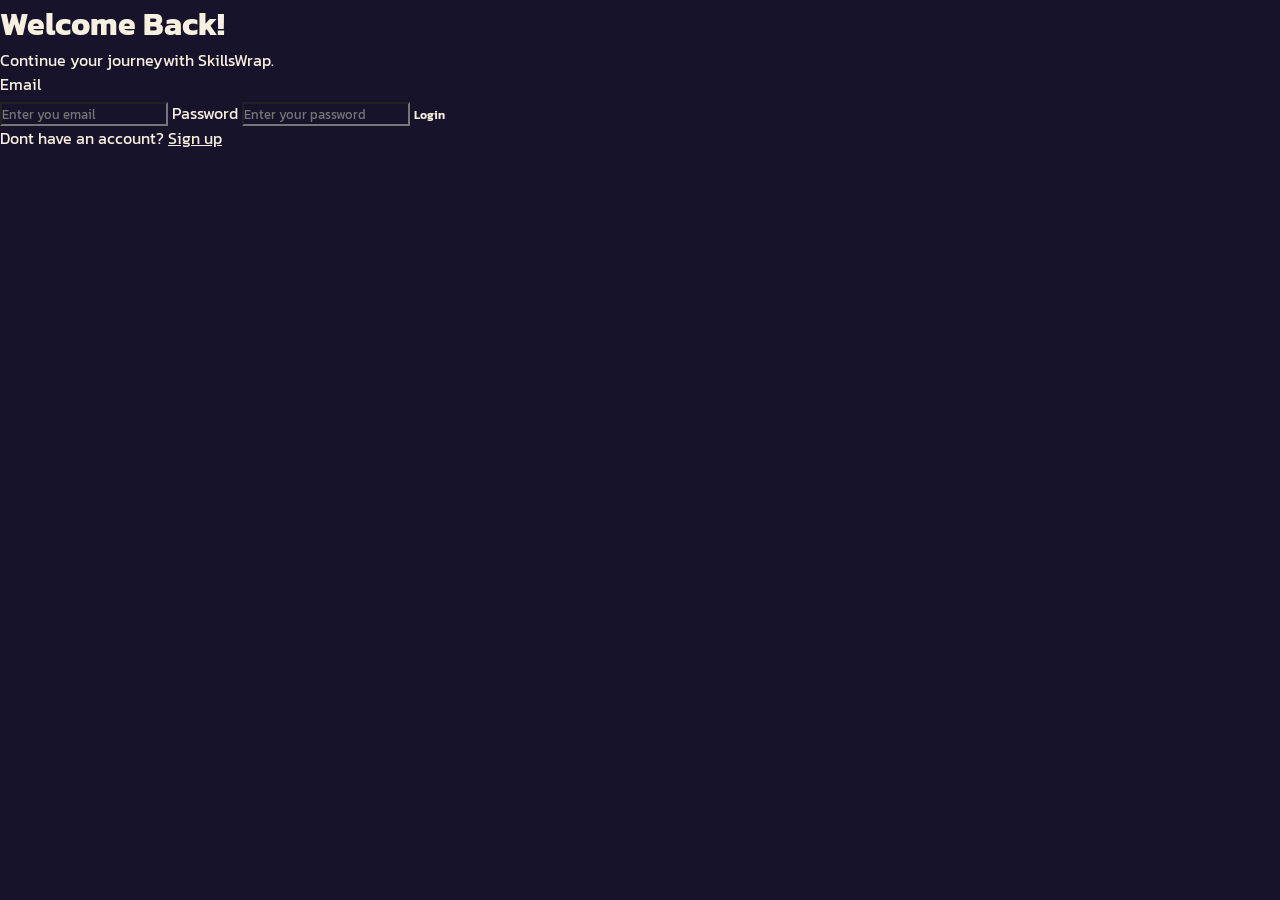
==== login.html @ 3692e87b "created login and sign up html" ====
<!DOCTYPE html>
<html lang="en">
<head>
    <link rel="stylesheet" href="styles.css">
    <meta charset="UTF-8">
    <meta name="viewport" content="width=device-width, initial-scale=1.0">
    <title>LOG-IN</title>
     
</head>
<body>
    <!-- CONTAINER -->
<main class="login-container">
<h1>Welcome Back!</h1>
<p>Continue your journeywith SkillsWrap.</p>
<form id="login-form">
    <label class="email">Email <Address></Address></label>
    <input type="email" id="email" name="email" placeholder="Enter you email" required>

<label class="password">Password</label>
<input type="password" id="password" name="password" placeholder="Enter your password" required>

    <button type="submit" class="primary-but">Login</button>
</form>

<p>Dont have an account?
    <a href="signup.html">Sign up</a>
</p>
</main>
<script src="/script.js"></script>
</body>
</html>
---- styles.css ----
@import url('https://fonts.googleapis.com/css2?family=Kanit:ital,wght@0,100;0,200;0,300;0,400;0,500;0,600;0,700;0,800;0,900;1,100;1,200;1,300;1,400;1,500;1,600;1,700;1,800;1,900&display=swap');

@font-face{
    font-family: "Astoria";
    src:url("fonts/astoria_2/Astoria.otf")
    format("opentype");
    font-weight: 400;
    font-style: normal;
}
@font-face {
    font-family: "Milestone";
    src: url(fonts/milesdane/Milesdane\ Trial.otf)
    format("opentype");
    font-weight: 400;
    font-style: normal;
}

* *{
    margin: 0;
    padding: 0;
    box-sizing: border-box;
    font-family: "Kanit",sans-serif;
    background-color: #17132A;
    color:#F7EFE0;
    
}
/* NAVBAR */
.navbar{
    display: flex;
    justify-content: space-between;
    align-items: center;
    padding-bottom: 10px;
    border-bottom:1px solid #44365C;
    margin-bottom: 10px;
}
/* LOGO */
.logo{
    font-size: 50px;
    font-weight: bold;
    text-decoration: none;
    font-family: "Astoria",sans-serif;
    color:#f0eaff
}
/* NAVIGATION LINKS */
.nav-links{
    display: flex;
    align-items: center;
    gap:30px;
    list-style: none;
    text-decoration: none;
    margin:20px;
    padding: 20px;
    margin-bottom:10px;
    border-bottom:10px;
}

/* GET STARTED BUTTON */
.nav-button{
    color:white;
    padding:12px 20px;
    border-radius: 10px;
    text-decoration: none;
    box-shadow:0 4px 12px rgba(112,71,235,0.15);
     transition: 0.3s ease, box-shadow 0.3s ease,transform 0.3s ease; 
}
.nav-button:hover{
    background-color: #1F8A83;
    transform: translateY(-3px);
}
/* HERO SECTION */
.hero{
    display: flex;
    align-items: center;
    justify-content: space-between;
    gap: 40px;
    border-bottom:1px solid #44365C;
    margin-bottom: 10px;
}
.hero-content{
    flex:1;
  
} 
.hero-image{
    display:grid;
    grid-template-rows: 1fr 1fr;
    gap:10px; 
    border-radius: 20px;
} 

.hero-content h1{
color: #F7EFE0;
font-size: 70px;
padding:50px;
}
.hero-description{
    padding:20px;
    font-size: 20px;
    color:  #f0eaff;
}

.eyebrow{
    color: #7A4E8F;
    font-size: 20px;
    display: inline-block;
    margin-bottom: 16px;
    padding: 20px;

}
.black{
    color:#1F8A83;
}
/* HERO BUTTONS */
.btn-primary{
    background-color:  #F2A33A;
    color: #7A4E8F;
    padding: 12px 20px;
    border-radius: 10px;
    text-decoration: none;
    font-weight: 700;
    box-shadow: 0 4px 12px rgba(112,71,235,0.15);
     transition: 0.3s ease, box-shadow 0.3s ease,transform 0.3s ease; 
}
.btn-primary:hover{
    background-color: #f0eaff;
    transform: translateY(-2px);
}
.btn-secondary{ 
       background-color: #7A4E8F;
    color: #F7EFE0;
    padding: 12px 20px;
    border-radius: 10px;
    text-decoration: none;
    font-weight: 700;
    box-shadow: 0 4px 12px rgba(112,71,235,0.15);
     transition: 0.3s ease, box-shadow 0.3s ease,transform 0.3s ease
}
.btn-secondary:hover{
      background-color: #1F8A83;
    transform: translateY(-2px);
}
/* FEATURE CONTAINER */
.features{
    padding:100px 40px;
    text-align: center;
    background-color: #17132a;
 border-bottom:1px solid #44365C;
    margin-bottom: 10px;

}
.features .section-heading{

    margin: 0 auto 60px auto;
    align-items: center;
    padding: 20px;
    font-size: 36px;
    font-style: "Kanit" san serif;
}
.features h3{
    font-size :2.2rem;
    font-weight: 700;
    line-height: 1.2;
    color:#fbbf24;
    margin-bottom: 10px;
}
.feature-container{
    display:grid;
    grid-template-columns: repeat(4,1fr);
    gap:20px;
    max-width: 1280px;
    margin: 0 auto;
    text-align: left;
}
.feature-card{
    border: 1px solid rgba(139, 92, 246,0.15);
    border-radius: 20px;
    padding: 28px 22px;
    display: flex;
    flex-direction: column;
    justify-content: space-between;
    transition:all 0.25s ease;
}

 .feature-card img{
    height: 36px;
    object-fit: contain;
    margin-bottom: 20px;
    padding:8px;
    border-radius: 12px;
 }
 .feature-card p{
    color:#94a3b8;
    font-size: 0.95rem;
    line-height: 1.5;
    margin-bottom: 24px;
 }
 
 .feature-butt{
    color: #f0eaff;
    text-decoration: none;
    font-weight: 600;
    font-size: 0.85rem;
    transition: color 0.2s ease;
 }
 .feature-butt:hover{
    transform: translateY(-4px);
    text-decoration: underline;
    color: #a78bfa;
 }
 /* HOW IT WORKS */
 .how-it-works{
    padding:100px 40px;
    background-color: #17132a;
    text-align: center;
     border-bottom:0.5px solid #44365C;
    margin-bottom: 8px;

}
.section-heading{
max-width: 700px;
margin:0 auto 60px auto;
}
.how-it-works h2{
    font-size: 2.2rem;
    font-weight: 700;
    color:#f0eaff;
    margin-bottom: 10px;
}
.section-heading p{
    color:#94a3b8;
    font-size: 1.2rem;
}
/* STEPS CONTAINER */
.steps-container{
    display: grid;
    grid-template-columns: repeat(4,1fr);
    gap:30px;
    max-width: 1200px;
    margin:0 auto 80px auto;
    text-align: left;
    position: relative;
}
.step{ 
    background-color: #1a172c;
    /* border: 1px solid rgba(139, 92, 246,0.15); */
      box-shadow:0 4px 12px rgba(112,71,235,0.15);
     transition: 0.3s ease, box-shadow 0.3s ease,transform 0.3s ease; 
     border-radius: 20px;
    position: relative;
}
.step:hover{
    transform: translateY(-4px);
    border-color: #a78bfa;
}
.step h3{
    font-size:1.2rem;
    font-weight: 700;
    color:#2dd4bf;
    margin-bottom: 12px;
}
/* FOOTER */
.footer{
      padding:20px;
    background-color: #17132a;
    text-align: center;
}
.finish{
    color:#2dd4bf
}
/* SIGN UP SHEET */
.signup{
/* width:90px; */
margin:60px auto;
padding: 35px;
box-sizing: border-box;
/* background-color: #ffffff; */
border-radius: 20px;
box-shadow: 0 10px 35px rgba(68,54,92,0.10);
transition: box-shadow 0.3s ease transform 0.3 ease;
}

.signup :hover{
    box-shadow: 0 16px 40px rgba(112,71,235,0.15);
    transform: translateY(-3px);

}
/* PAGES HEADING */
.signup h1{
    color:#7047eb;
    font-size:30px;
    text-align: center;
    margin-top: 0;
    margin-bottom: 12px;
}
.signup p{
    color:#44365C;
    text-align: center;
    line-height: 1.6;
}
/* FORM LAYOUT */
.signup form{
    display: flex;
    flex-direction: column;
    gap:10px;
    margin-top: 25px;
}
.signup label{
    color: #7047eb;
    font-weight: 600;
    font-size: 14px;
}
.signup input{
    /* width:100%; */
    box-sizing: border-box;
    padding :13px  14px;
    margin-bottom: 12px;
    border: 1px solid #7047eb;
    border-radius: 10px;
    background-color: #f0eaff;
    color:#44365c;
    font-size: 15px;
    outline: none;
    transition: border-color 0.3s ease, box-shadow 0.3s ease, background-color 0.3 ease;
}
/* INPUT FOCUS EFFECT */
.signup form input:focus{
    border-color: #7047eb;
    background-color: #f0eaff;
    box-shadow: 0 0 0 4px rgba(112,71,235,0.15);
}
.primary-but{
    /* width: 100px; */
    border: none;
    cursor: pointer;
    font-size: 12px;
    font-weight: 600;
    margin-top: 10px;
    transition: border-color 0.3s ease, box-shadow 0.3s ease, background-color 0.3 ease;;
}
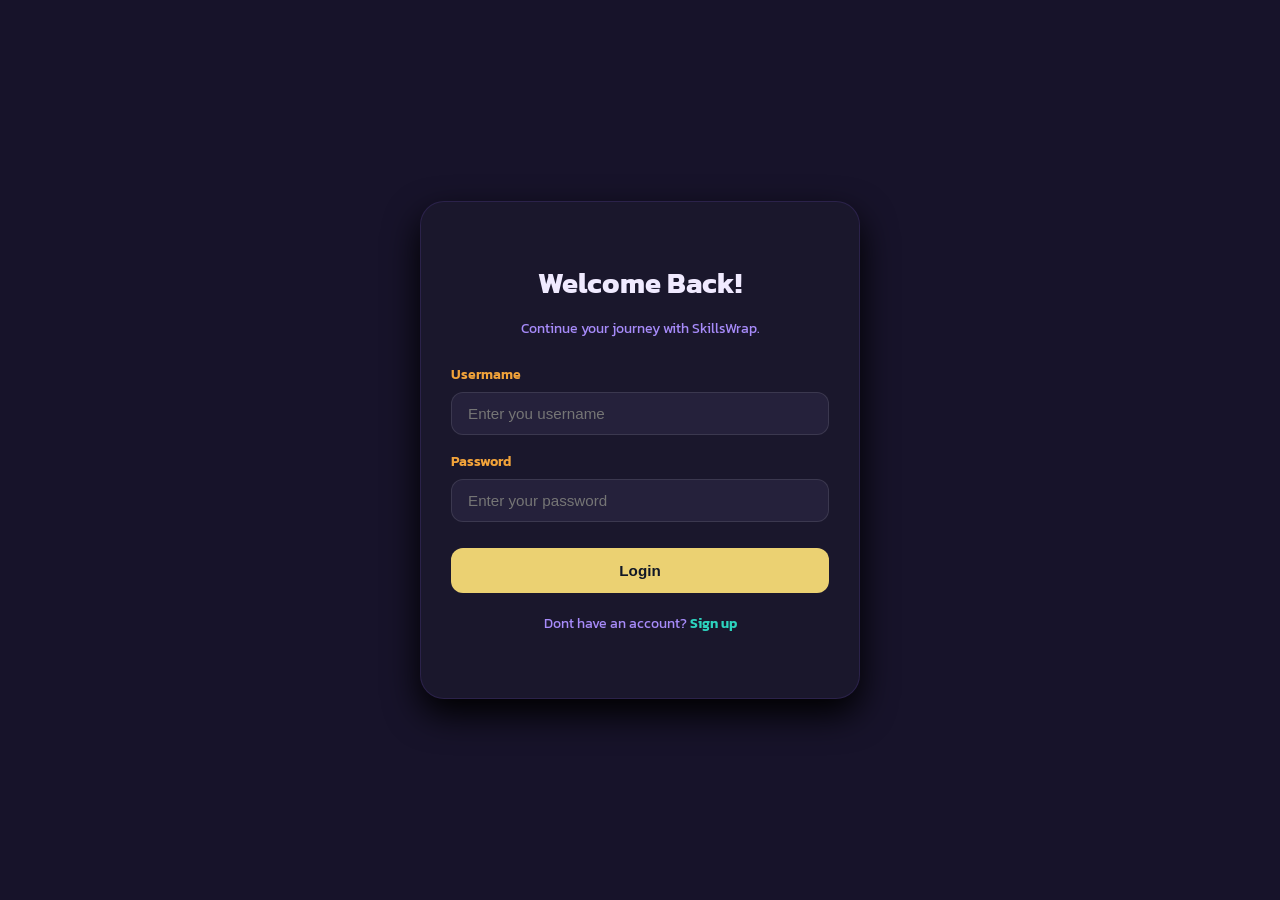
==== commit 52c07f9b: "finished styling signup/login form" ====
--- a/login.html
+++ b/login.html
@@ -7,23 +7,23 @@
     <title>LOG-IN</title>
      
 </head>
-<body>
+<body class="auth-body">
     <!-- CONTAINER -->
 <main class="login-container">
 <h1>Welcome Back!</h1>
-<p>Continue your journeywith SkillsWrap.</p>
+<p>Continue your journey with SkillsWrap.</p>
 <form id="login-form">
-    <label class="email">Email <Address></Address></label>
-    <input type="email" id="email" name="email" placeholder="Enter you email" required>
+    <label class="fullname">Usermame</label>
+    <input type="text" id="username" name="username" class="signup-input" placeholder="Enter you username" required>
 
 <label class="password">Password</label>
-<input type="password" id="password" name="password" placeholder="Enter your password" required>
+<input type="password" id="password" name="password" class="signup-input" placeholder="Enter your password" required>
 
     <button type="submit" class="primary-but">Login</button>
 </form>
 
-<p>Dont have an account?
-    <a href="signup.html">Sign up</a>
+<p class="login-link">Dont have an account?
+    <a href="signup.html" class="links">Sign up</a>
 </p>
 </main>
 <script src="/script.js"></script>
--- a/styles.css
+++ b/styles.css
@@ -15,7 +15,7 @@
     font-style: normal;
 }
 
-* *{
+body{
     margin: 0;
     padding: 0;
     box-sizing: border-box;
@@ -39,7 +39,7 @@
     font-weight: bold;
     text-decoration: none;
     font-family: "Astoria",sans-serif;
-    color:#f0eaff
+    color:#f0eaff;
 }
 /* NAVIGATION LINKS */
 .nav-links{
@@ -237,7 +237,6 @@
     max-width: 1200px;
     margin:0 auto 80px auto;
     text-align: left;
-    position: relative;
 }
 .step{ 
     background-color: #1a172c;
@@ -245,7 +244,7 @@
       box-shadow:0 4px 12px rgba(112,71,235,0.15);
      transition: 0.3s ease, box-shadow 0.3s ease,transform 0.3s ease; 
      border-radius: 20px;
-    position: relative;
+    
 }
 .step:hover{
     transform: translateY(-4px);
@@ -266,73 +265,108 @@
 .finish{
     color:#2dd4bf
 }
-/* SIGN UP SHEET */
-.signup{
-/* width:90px; */
-margin:60px auto;
-padding: 35px;
-box-sizing: border-box;
-/* background-color: #ffffff; */
-border-radius: 20px;
-box-shadow: 0 10px 35px rgba(68,54,92,0.10);
-transition: box-shadow 0.3s ease transform 0.3 ease;
-}
-
-.signup :hover{
-    box-shadow: 0 16px 40px rgba(112,71,235,0.15);
+/* SIGN UP AND LOGIN CONTAINER */
+.auth-body{
+    display: flex;
+    justify-content: center;
+    align-items: center;
+    min-height: 100vh;
+    background-color: #17132A;
+}
+.signup-container,
+.login-container{
+    background-color: #1a172c;
+    border: 1px solid rgba(139, 92, 246,0.15);
+     width:100%;
+    max-width: 440px;
+    margin:0 auto;
+    padding: 40px 30px;
+    box-sizing: border-box;
+    border-radius: 24px;
+    box-shadow: 0 15px 35px rgba(0,0,0.4);
+    transition: all 0.3s ease;
+}
+.signup-container:hover,
+.login-container:hover{
     transform: translateY(-3px);
-
-}
-/* PAGES HEADING */
-.signup h1{
-    color:#7047eb;
-    font-size:30px;
-    text-align: center;
-    margin-top: 0;
-    margin-bottom: 12px;
-}
-.signup p{
-    color:#44365C;
-    text-align: center;
-    line-height: 1.6;
+    border-color: #a78bfa;
+}
+/* PAGE HEADINGS */
+.signup-container h1,
+.login-container h1{
+    color:#f0eaff;
+    font-size: 1.8rem;
+    text-align: center;
+    margin-bottom: 8px;
+}
+.signup-container p,
+.login-container p{
+    color: #a78bfa;
+    text-align: center;
+    font-size: 0.9rem;
+    margin-bottom: 24px;
+    line-height: 1.5;
 }
 /* FORM LAYOUT */
-.signup form{
-    display: flex;
+#signup-form,
+#login-form{
+    display:flex;
     flex-direction: column;
-    gap:10px;
-    margin-top: 25px;
-}
-.signup label{
-    color: #7047eb;
+    gap:16px;
+}
+label{
+    color:#F2A33A;
     font-weight: 600;
-    font-size: 14px;
-}
-.signup input{
-    /* width:100%; */
+    font-size: 0.85rem;
+    margin-bottom: -8px;
+}
+/* INPUT FIELDS */
+.signup-input{
+    width:100%;
     box-sizing: border-box;
-    padding :13px  14px;
-    margin-bottom: 12px;
-    border: 1px solid #7047eb;
-    border-radius: 10px;
-    background-color: #f0eaff;
-    color:#44365c;
-    font-size: 15px;
-    outline: none;
-    transition: border-color 0.3s ease, box-shadow 0.3s ease, background-color 0.3 ease;
-}
-/* INPUT FOCUS EFFECT */
-.signup form input:focus{
-    border-color: #7047eb;
-    background-color: #f0eaff;
-    box-shadow: 0 0 0 4px rgba(112,71,235,0.15);
-}
+    padding: 12px 16px;
+    border:1px solid rgba(255,255,255,0.1);
+    border-radius: 12px;
+    background-color: #25213b;
+    color:#f0eaff;
+    font-size: 0.95rem;
+    outline:none;
+    transition: border-color 0.2s ease, box-shadow 0.24s ease;
+}
+.signup-input:focus{
+    border-color: #a78bfa;
+    box-shadow: 0 0 0 3px rgba(167, 139 250, 0.15);
+}
+/* BUTTONS */
 .primary-but{
-    /* width: 100px; */
+    width:100%;
     border: none;
-    cursor: pointer;
-    font-size: 12px;
-    font-weight: 600;
+    cursor:pointer;
+    background-color: #ebd172;
+    color: #111827;
+    padding: 14px;
+    border-radius: 12px;
+    font-size: 0.95rem;
+    font-weight: 700;
     margin-top: 10px;
-    transition: border-color 0.3s ease, box-shadow 0.3s ease, background-color 0.3 ease;;
+    transition: transform 0.2s ease, box-shadow 0.24s ease;;
+}
+.primary-but:hover{
+    transform: translateY(-2px);
+    opacity: 0.95;
+}
+/* SWITCH LINKS */
+.login-link{
+    margin-top: 20px;
+    text-align: center;
+    font-size: 0.85rem;
+    color:#a78bfa;
+}
+.links{
+    color:#2dd4bf;
+    font-weight:600;
+    text-decoration: none;
+}
+.links:hover{
+    text-decoration: underline;
 }
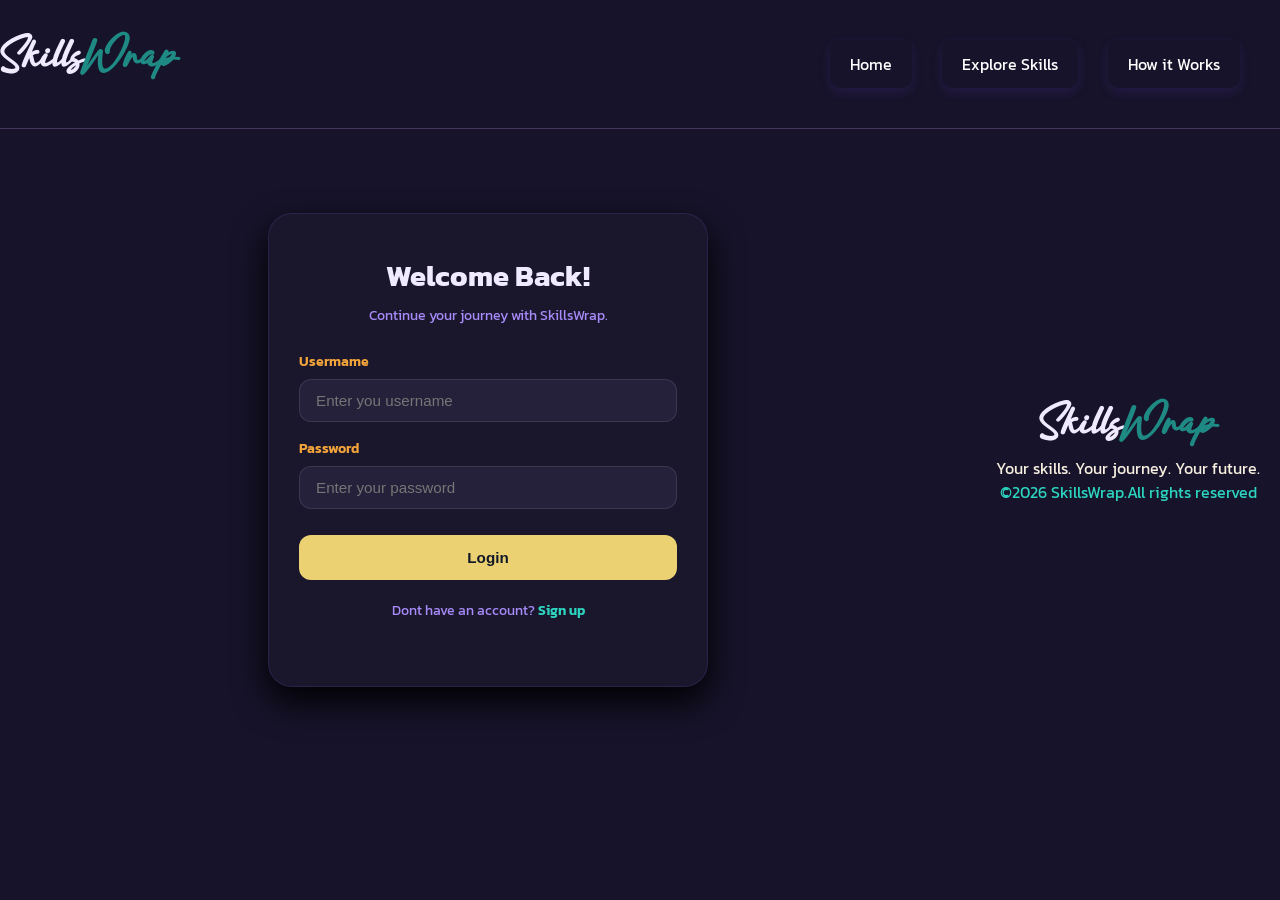
==== commit d313ae29: "added navs and footer to the signup and login HTML" ====
--- a/login.html
+++ b/login.html
@@ -8,6 +8,14 @@
      
 </head>
 <body class="auth-body">
+    <header class="navbar3">
+         <div class="logo">Skills<span class="black">Wrap</span></div>
+            <nav class="nav-links">
+                <a href="./" class="nav-button">Home</a>
+                    <a href ="./#features" class="nav-button">Explore Skills</a>
+                    <a href="./#how-it-works" class="nav-button">How it Works</a>
+            </nav>
+            </header>
     <!-- CONTAINER -->
 <main class="login-container">
 <h1>Welcome Back!</h1>
@@ -17,7 +25,7 @@
     <input type="text" id="username" name="username" class="signup-input" placeholder="Enter you username" required>
 
 <label class="password">Password</label>
-<input type="password" id="password" name="password" class="signup-input" placeholder="Enter your password" required>
+<input type="password" id="password" name="password" class="signup-input" placeholder="Enter your password" required minlength="8" maxlength="10">
 
     <button type="submit" class="primary-but">Login</button>
 </form>
@@ -26,6 +34,11 @@
     <a href="signup.html" class="links">Sign up</a>
 </p>
 </main>
+  <footer class="footer3">
+    <a href="#home" class="logo">Skills<span class="black">Wrap</span></a>
+    <p>Your skills. Your journey. Your future.</p>
+    <p class="finish">&copy;2026 SkillsWrap.All rights reserved</p>
+  </footer>
 <script src="/script.js"></script>
 </body>
 </html>
--- a/styles.css
+++ b/styles.css
@@ -1,4 +1,5 @@
  @import url('https://fonts.googleapis.com/css2?family=Kanit:ital,wght@0,100;0,200;0,300;0,400;0,500;0,600;0,700;0,800;0,900;1,100;1,200;1,300;1,400;1,500;1,600;1,700;1,800;1,900&display=swap');
+
 
 @font-face{
     font-family: "Astoria";
@@ -14,6 +15,12 @@
     font-weight: 400;
     font-style: normal;
 }
+
+ *{
+    margin: 0;
+    padding: 0;
+    box-sizing: border-box;
+ }
 
 body{
     margin: 0;
@@ -32,6 +39,10 @@
     padding-bottom: 10px;
     border-bottom:1px solid #44365C;
     margin-bottom: 10px;
+    position: fixed;
+    left: 0;
+    top: 0;
+    right: 0;
 }
 /* LOGO */
 .logo{
@@ -75,6 +86,7 @@
     gap: 40px;
     border-bottom:1px solid #44365C;
     margin-bottom: 10px;
+    padding-top: 10em;
 }
 .hero-content{
     flex:1;
@@ -369,4 +381,40 @@
 }
 .links:hover{
     text-decoration: underline;
+}
+/* SIGNUP AND LOGIN NAVS */
+.navbar2{
+    display: flex;
+    justify-content: space-between;
+    align-items: center;
+    padding-bottom: 10px;
+    border-bottom:1px solid #44365C;
+    margin-bottom: 10px;
+    position: fixed;
+    left: 0;
+    top: 0;
+    right: 0;
+}
+/* FOOTER */
+.footer2{
+      padding:20px;
+    background-color: #17132a;
+    text-align: center;
+}
+.navbar3{
+    display: flex;
+    justify-content: space-between;
+    align-items: center;
+    padding-bottom: 10px;
+    border-bottom:1px solid #44365C;
+    margin-bottom: 10px;
+    position: fixed;
+    left: 0;
+    top: 0;
+    right: 0;
+}
+.footer3{
+      padding:20px;
+    background-color: #17132a;
+    text-align: center;
 }
